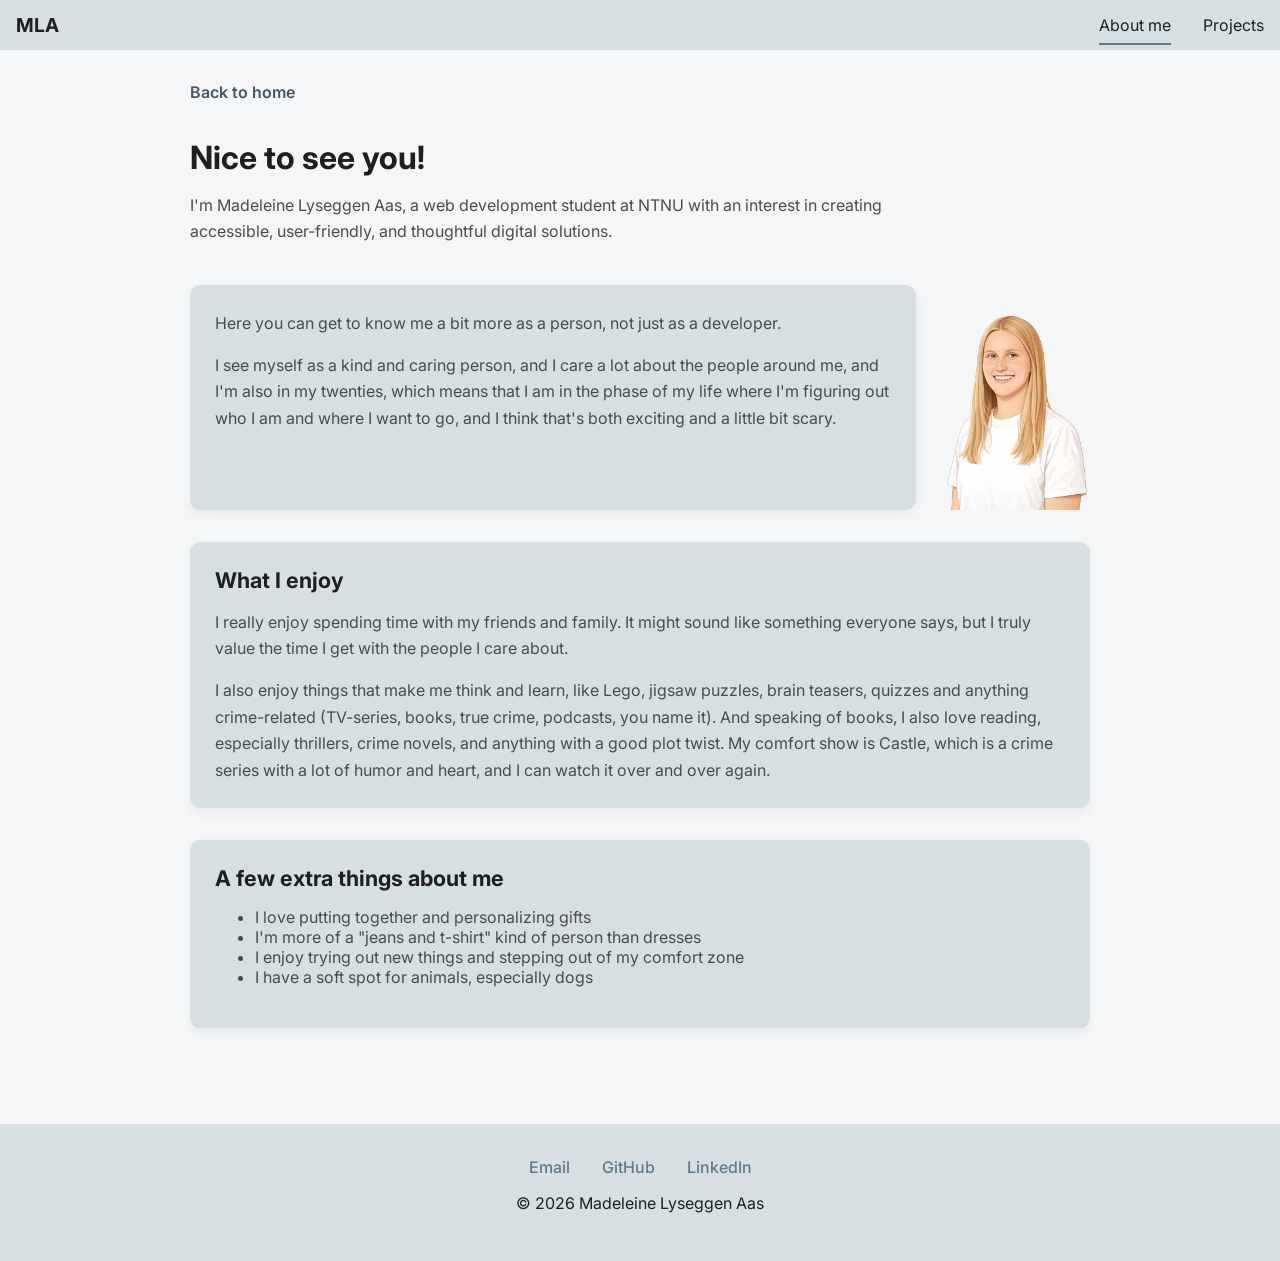
==== about-me.html @ 2da76351 "Fix typos in about-me content, remove unused SVG file, and update CSS for improved styling and layou" ====
<!DOCTYPE html>
<html lang="en">

<head>
    <meta charset="UTF-8">
    <meta name="viewport" content="width=device-width, initial-scale=1.0">
    <title>About me</title>
    <link rel="stylesheet" href="styles.css">
    <link href="https://fonts.googleapis.com/css2?family=Inter&display=swap" rel="stylesheet">
    <script src="script.js" defer></script>
</head>

<body>
    <nav class="navbar">
        <a href="index.html" class="logo">MLA</a>
        <ul class="nav-links">
            <li><a href="about-me.html" class="active">About me</a></li>
            <li><a href="index.html#projects">Projects</a></li>
        </ul>
    </nav>

    <main class="about-page">
        <header class="about-header">
            <a href="index.html" class="back-link">Back to home</a>
            <h1>Nice to see you!</h1>
            <p class="about-lead">
                I'm Madeleine Lyseggen Aas, a web development student at NTNU with an interest in creating
                accessible, user-friendly, and thoughtful digital solutions.
            </p>
        </header>

        <section class="about-section">
            <div class="intro-section">
                <img src="/img/portrait-nobg.png" alt="Illustration of Madeleine" class="intro-image">
                <div class="about-card intro-card">
                    <p>
                        Here you can get to know me a bit more as a person, not just as a developer.
                    </p>
                    <p>
                        I see myself as a kind and caring person, and I care a lot about the people around me, and I'm
                        also in my twenties, which means that I am in the phase of my
                        life where I'm figuring out who I am and where I want to go, and I think that's both exciting
                        and a little bit scary.
                    </p>
                </div>

            </div>
        </section>

        <section class="about-section">
            <div class="about-card">
                <h2>What I enjoy</h2>
                <p>
                    I really enjoy spending time with my friends and family. It might sound like something everyone
                    says,
                    but I truly value the time I get with the people I care about.
                </p>
                <p>
                    I also enjoy things that make me think and learn, like Lego, jigsaw puzzles, brain teasers, quizzes
                    and anything crime-related (TV-series, books, true crime, podcasts, you name it). And speaking of
                    books,
                    I also love reading, especially thrillers, crime novels, and anything with a good plot twist.
                    My comfort show is Castle, which is a crime series with a lot of humor and heart, and I can watch it
                    over and over again.
                </p>

            </div>
        </section>

        <section class="about-section">
            <div class="about-card">
                <h2>A few extra things about me</h2>
                <ul>
                    <li>I love putting together and personalizing gifts</li>
                    <li>I'm more of a "jeans and t-shirt" kind of person than dresses</li>
                    <li>I enjoy trying out new things and stepping out of my comfort zone</li>
                    <li>I have a soft spot for animals, especially dogs</li>
                </ul>
            </div>
        </section>
    </main>

    <footer>
        <div class="footer-content">
            <ul class="footer-links">
                <li>
                    <a href="mailto:madeleinelyseggen@icloud.com">Email</a>
                </li>
                <li>
                    <a href="https://github.com/madela2" target="_blank" rel="noopener noreferrer">GitHub</a>
                </li>
                <li>
                    <a href="https://www.linkedin.com/in/madeleine-lyseggen-aas/" target="_blank"
                        rel="noopener noreferrer">LinkedIn</a>
                </li>
            </ul>
            <p> &copy; 2026 Madeleine Lyseggen Aas</p>
        </div>
    </footer>
</body>

</html>
---- styles.css ----
:root {
    --color-background: #F5F6F7;
    --color-surface: #D6E0E2;
    --color-primary: #607B8A;
    --color-primary-dark: #455763;
    --color-secondary: #C6D1D9;
    --color-accent-soft: #EBE2DA;
    --color-text: #1F1F1F;
    --color-text-muted: #4B4B4B;
    --color-border: #D9DEE2;
}

body {
    margin: 0;
    font-family: 'Inter', Arial, sans-serif;
    background: var(--color-background);
    color: var(--color-text);
}

nav,
.navbar {
    display: flex;
    justify-content: space-between;
    align-items: center;
    padding: 0.8rem 1rem;
    background: var(--color-surface);
    position: sticky;
    top: 0;
    z-index: 1000;
}

.nav-links {
    list-style: none;
    padding: 0;
    margin: 0;
    display: flex;
    gap: 2rem;
}

.nav-links li {
    display: inline;
}

.nav-links a {
    text-decoration: none;
    color: inherit;
    font-size: 1rem;
    transition: color 0.3s ease;
}

.nav-links a:hover {
    color: var(--color-primary);
}

.nav-links a.active {
    border-bottom: 2px solid var(--color-primary);
    padding-bottom: 0.5rem;
}

.logo {
    text-decoration: none;
    color: inherit;
    font-weight: bold;
    font-size: 1.2rem;
}

.hero {
    min-height: calc(100vh - 70px);
    display: flex;
    justify-content: center;
    align-items: center;
    text-align: center;
    padding: 0 1.25rem 2.5rem;
}

.hero-content {
    max-width: 600px;
}

.hero h1 {
    font-size: 2rem;
    margin-bottom: 0.25rem;
}

.hero h2 {
    font-size: 1.05rem;
    font-weight: 500;
    color: var(--color-text-muted);
    margin-bottom: 1.25rem;
}

.hero-image {
    margin-bottom: 1.75rem;
}

.hero-image img {
    width: 150px;
    height: 225px;
    border-radius: 50%;
    object-fit: cover;
}

.hero-doodle {
    position: absolute;
    pointer-events: none;
    opacity: 0.6;
}

.hero-doodle-plane {
    top: 34%;
    right: 69%;
    width: 100px;
}

.hero-doodle-star {
    top: 37%;
    right: 20%;
    width: 30px;
}

.hero-doodle img {
    width: 100%;
    height: auto;
    display: block;
}

.hero p {
    line-height: 1.6;
    color: var(--color-text-muted);
    margin: 0 auto;
}

button:focus-visible,
a:focus-visible {
    outline: 3px solid var(--color-primary-dark);
    outline-offset: 3px;
}

.page-doodle {
    position: relative;
    pointer-events: none;
    opacity: 0.6;
    width: 100%;
    z-index: -1;
}

.page-doodle img {
    width: 100%;
    height: auto;
    display: block;
}

#projects {
    padding: 3rem 1.25rem;
}

#projects h2 {
    font-size: 1.8rem;
    margin-bottom: 2rem;
}

.project-card {
    display: flex;
    flex-direction: column;
    gap: 1rem;
    padding: 1.25rem;
    border: 1px solid var(--color-border);
    border-radius: 10px;
    background: var(--color-surface);
    box-shadow: 0 4px 12px rgba(0, 0, 0, 0.06);
    margin-bottom: 2.5rem;
    transition: transform 0.2s ease, box-shadow 0.2s ease;
    text-decoration: none;
    color: inherit;
}

.project-card:hover {
    transform: translateY(-4px);
    box-shadow: 0 8px 20px rgba(0, 0, 0, 0.12);
}

.project-card img {
    width: 100%;
    height: auto;
    border-radius: 6px;
    object-fit: cover;
}

.project-card h3 {
    margin: 0;
    font-size: 1.25rem;
    color: var(--color-text);
}

.project-card p {
    margin: 0;
    line-height: 1.5;
    color: var(--color-text-muted);
}

.project-link {
    margin-top: 0.5rem;
    text-decoration: none;
    color: var(--color-primary-dark);
    font-weight: 600;
    border-bottom: 2px solid var(--color-primary-dark);
    width: fit-content;
}

.project-link:hover {
    color: var(--color-primary);
    border-bottom-color: var(--color-primary);
}

.technologies {
    padding: 3rem 1.25rem;
}

.technologies h2 {
    font-size: 1.8rem;
    margin-bottom: 2rem;
}

.tech-category {
    margin-bottom: 2.5rem;
}

.tech-category h3 {
    font-size: 1.1rem;
    margin-bottom: 1rem;
    color: var(--color-text);
}

.tech-grid {
    list-style: none;
    padding: 0;
    margin: 0;
    display: grid;
    grid-template-columns: repeat(auto-fit, minmax(120px, 1fr));
    gap: 1rem;
}

.tech-grid li {
    display: flex;
    flex-direction: column;
    align-items: center;
    justify-content: center;
    gap: 0.5rem;
    padding: 1rem;
    background: var(--color-surface);
    border: 1px solid var(--color-border);
    border-radius: 10px;
    box-shadow: 0 4px 12px rgba(0, 0, 0, 0.08);
    text-align: center;
}

.tech-grid img {
    width: 32px;
    height: 32px;
    object-fit: contain;
}

.tech-grid p {
    margin: 0;
    font-size: 0.9rem;
}

.tech-grid li {
    transition: transform 0.2s ease;
}

.tech-grid li:hover {
    transform: translateY(-3px);
}

footer {
    background: var(--color-surface);
    border-top: 1px solid var(--color-border);
    padding: 2rem 1rem;
}

.footer-content {
    max-width: 760px;
    margin: 0 auto;
    text-align: center;
}

.footer-links {
    list-style: none;
    padding: 0;
    margin: 0 0 1rem 0;
    display: flex;
    justify-content: center;
    gap: 2rem;
    flex-wrap: wrap;
}

.footer-links a {
    text-decoration: none;
    color: var(--color-primary);
    font-weight: 500;
    transition: color 0.3s ease;
}

.footer-links a:hover {
    color: var(--color-primary-dark);
}

.footer-copyright {
    color: var(--color-text-muted);
    font-size: 0.9rem;
    margin: 0;
}

/* Project page layout */
.project-page {
    max-width: 760px;
    margin: 0 auto;
    padding: 1.5rem 1rem 4rem;
}

.project-header {
    padding: 1.5rem 0 0;
    max-width: 100%;
    margin: 0 0 2rem 0;
}

.back-link {
    display: inline-block;
    margin-bottom: 1rem;
    color: var(--color-primary-dark);
    text-decoration: none;
    font-weight: 600;
}

.back-link:hover {
    text-decoration: underline;
}

.project-header h1 {
    margin-bottom: 1rem;
    line-height: 1.15;
    font-size: 2rem;
}

.project-header p {
    line-height: 1.65;
    color: var(--color-text-muted);
    max-width: 65ch;
}

.project-meta {
    margin: 1.25rem 0;
    padding-left: 1.1rem;
}

.project-meta li {
    margin-bottom: 0.5rem;
}

.project-section {
    margin-bottom: 2.75rem;
}

.project-section h2 {
    margin-bottom: 0.9rem;
    font-size: 1.5rem;
}

.project-section h3 {
    margin-top: 1.25rem;
    margin-bottom: 0.5rem;
    font-size: 1.05rem;
}

.project-section p,
.project-section li {
    line-height: 1.65;
}

.project-section ul,
.project-section ol {
    padding-left: 1.2rem;
}

.project-media {
    margin: 1.25rem 0 0;
}

.project-media video,
.project-media img {
    width: 100%;
    display: block;
    border-radius: 10px;
    border: 1px solid var(--color-border);
}

.project-media--image {
    max-width: 420px;
}

.project-media--image img {
    margin: 0 auto;
}

.project-media figcaption {
    font-size: 0.95rem;
    color: var(--color-text-muted);
    margin-top: 0.95rem;
    line-height: 1.5;
}

.lightbox-close:focus-visible,
.lightbox-nav:focus-visible {
    outline: 3px solid var(--color-primary-dark);
    outline-offset: 3px;
}

/* Lightbox */
.lightbox[hidden] {
    display: none;
}

.lightbox {
    position: fixed;
    inset: 0;
    z-index: 2000;
}

.lightbox-backdrop {
    position: absolute;
    inset: 0;
    background: rgba(0, 0, 0, 0.78);
}

.lightbox-content {
    position: relative;
    z-index: 1;
    min-height: 100vh;
    display: grid;
    grid-template-columns: auto 1fr auto;
    align-items: center;
    gap: 0.5rem;
    padding: 1rem;
}

.lightbox-figure {
    margin: 0;
    display: flex;
    flex-direction: column;
    align-items: center;
}

.lightbox-figure img {
    display: block;
    max-width: min(100%, 900px);
    max-height: 75vh;
    width: auto;
    height: auto;
    border-radius: 10px;
    background: var(--color-surface);
}

.lightbox-figure figcaption {
    margin-top: 0.75rem;
    color: var(--color-surface);
    text-align: center;
    line-height: 1.5;
    max-width: 60ch;
}

.lightbox-close {
    position: absolute;
    top: 1rem;
    right: 1rem;
    border: none;
    background-color: rgba(255, 255, 255, 0.12);
    color: var(--color-surface);
    width: 2.75rem;
    height: 2.75rem;
    border-radius: 999px;
    font-size: 1.75rem;
    cursor: pointer;
}

.lightbox-nav {
    border: none;
    background-color: rgba(255, 255, 255, 0.12);
    color: var(--color-surface);
    width: 2.75rem;
    height: 2.75rem;
    border-radius: 999px;
    font-size: 2rem;
    cursor: pointer;
}

.lightbox-prev,
.lightbox-next {
    align-self: center;
}

body.lightbox-open {
    overflow: hidden;
}

.featured-gallery {
    display: flex;
    flex-direction: column;
    gap: 1.25rem;
    margin-top: 1.25rem;
}

.featured-image {
    display: block;
    margin: 0 auto;
    width: 65%;
    padding: 0;
    border: none;
    border-radius: 10px;
    overflow: hidden;
    cursor: pointer;
    background: none;
}

.featured-image img {
    display: block;
    width: 100%;
    height: auto;
    border-radius: 10px;
    border: 1px solid var(--color-border);
}

.featured-image:hover img {
    transform: scale(1.01);
    transition: transform 0.2s ease;
}

.thumbnail-gallery {
    display: flex;
    justify-content: center;
    gap: 1.25rem;
}

.thumbnail-item {
    display: block;
    width: 20%;
    padding: 0;
    border: none;
    border-radius: 10px;
    overflow: hidden;
    cursor: pointer;
    background-color: none;
}

.thumbnail-item img {
    display: block;
    width: 100%;
    height: auto;
    border-radius: 10px;
    border: 1px solid var(--color-border);
    opacity: 0.8;
    transition: opacity 0.2s ease;
}

.thumbnail-item:hover img {
    opacity: 1;
}

.thumbnail-item:focus-visible {
    outline: 3px solid var(--color-primary-dark);
    outline-offset: 3px;
}

.about-page {
    max-width: 900px;
    margin: 0 auto;
    padding: 2rem 1.25rem 4rem;
}

.about-header button {
    display: flex;
    gap: 0.5rem;
    background: none;
    border: none;
    padding: 0;
    cursor: pointer;
}

.about-header button img {
    width: 18px;
    height: 18px;
}

.about-header button a {
    margin-top: 0.1rem;
}

.about-header {
    margin-bottom: 2.5rem;
}

.about-header h1 {
    margin-bottom: 1rem;
    line-height: 1.2;
}

.about-lead {
    max-width: 700px;
    line-height: 1.6;
    color: var(--color-text-muted);
    margin: 0;
}

.about-section {
    margin-bottom: 2rem;
}

.about-card {
    background: var(--color-surface);
    border: 1px solid var(--color-border);
    border-radius: 10px;
    box-shadow: 0 4px 12px rgba(0, 0, 0, 0.06);
    padding: 1.5rem;
}

.about-card h2 {
    margin-top: 0;
    margin-bottom: 1rem;
    font-size: 1.35rem;
    color: var(--color-text);
}

.about-card p {
    margin: 0 0 1rem 0;
    line-height: 1.65;
    color: var(--color-text-muted);
}

.about-card p:last-child {
    margin-bottom: 0;
}

.about-card li {
    color: var(--color-text-muted);
}

.intro-section {
    display: flex;
    flex-direction: column;
    gap: 1.5rem;
    align-items: center;
}

.intro-card {
    background: var(--color-surface);
    border: 1px solid var(--color-border);
    border-radius: 10px;
    box-shadow: 0 4px 12px rgba(0, 0, 0, 0.06);
}

.intro-card h2 {
    margin-top: 0;
    margin-bottom: 1rem;
    font-size: 1.35rem;
    color: var(--color-text);
}

.intro-card p {
    margin: 0 0 1rem 0;
    line-height: 1.65;
    color: var(--color-text-muted);
}

.intro-card p:last-child {
    margin-bottom: 0;
}

.intro-image {
    width: 150px;
}


@media (min-width: 700px) {
    .page-doodle-1 {
        width: 100%;
        max-height: 290px;
        margin: 0 auto;
    }

    .page-doodle-2 {
        width: 100%;
        max-height: 300px;
        margin: 0 auto;
    }

    #projects-container {
        display: grid;
        grid-template-columns: repeat(3, 1fr);
        gap: 2rem;
    }

    .project-card {
        margin-bottom: 0;
    }

    .technologies {
        max-width: 1000px;
        margin: 0 auto;
        padding: 3rem 2rem;
    }

    .tech-grid {
        grid-template-columns: repeat(auto-fit, minmax(140px, 1fr));
        gap: 1.5rem;
    }

    .image-gallery {
        grid-template-columns: repeat(3, 1fr);
    }

    .lightbox-content {
        gap: 1rem;
        padding: 2rem;
    }

    .intro-section {
        display: flex;
        flex-direction: row;
        align-items: stretch;
        gap: 1.5rem;
    }

    .intro-card {
        flex: 1;
        order: 1;
    }

    .intro-image {
        width: 150px;
        height: 100%;
        flex-shrink: 0;
        order: 2;
        object-fit: cover;
    }

    .featured-image {
        width: 30%;
    }

    .thumbnail-item {
        width: 15%;
    }
}

@media (min-width: 1080px) {
    .page-doodle-1 {
        width: 100%;
        height: 100px;
        margin: 0 auto;
    }

    .page-doodle-2 {
        width: 100%;
        max-height: 600px;
        margin: 0 auto;
    }
}
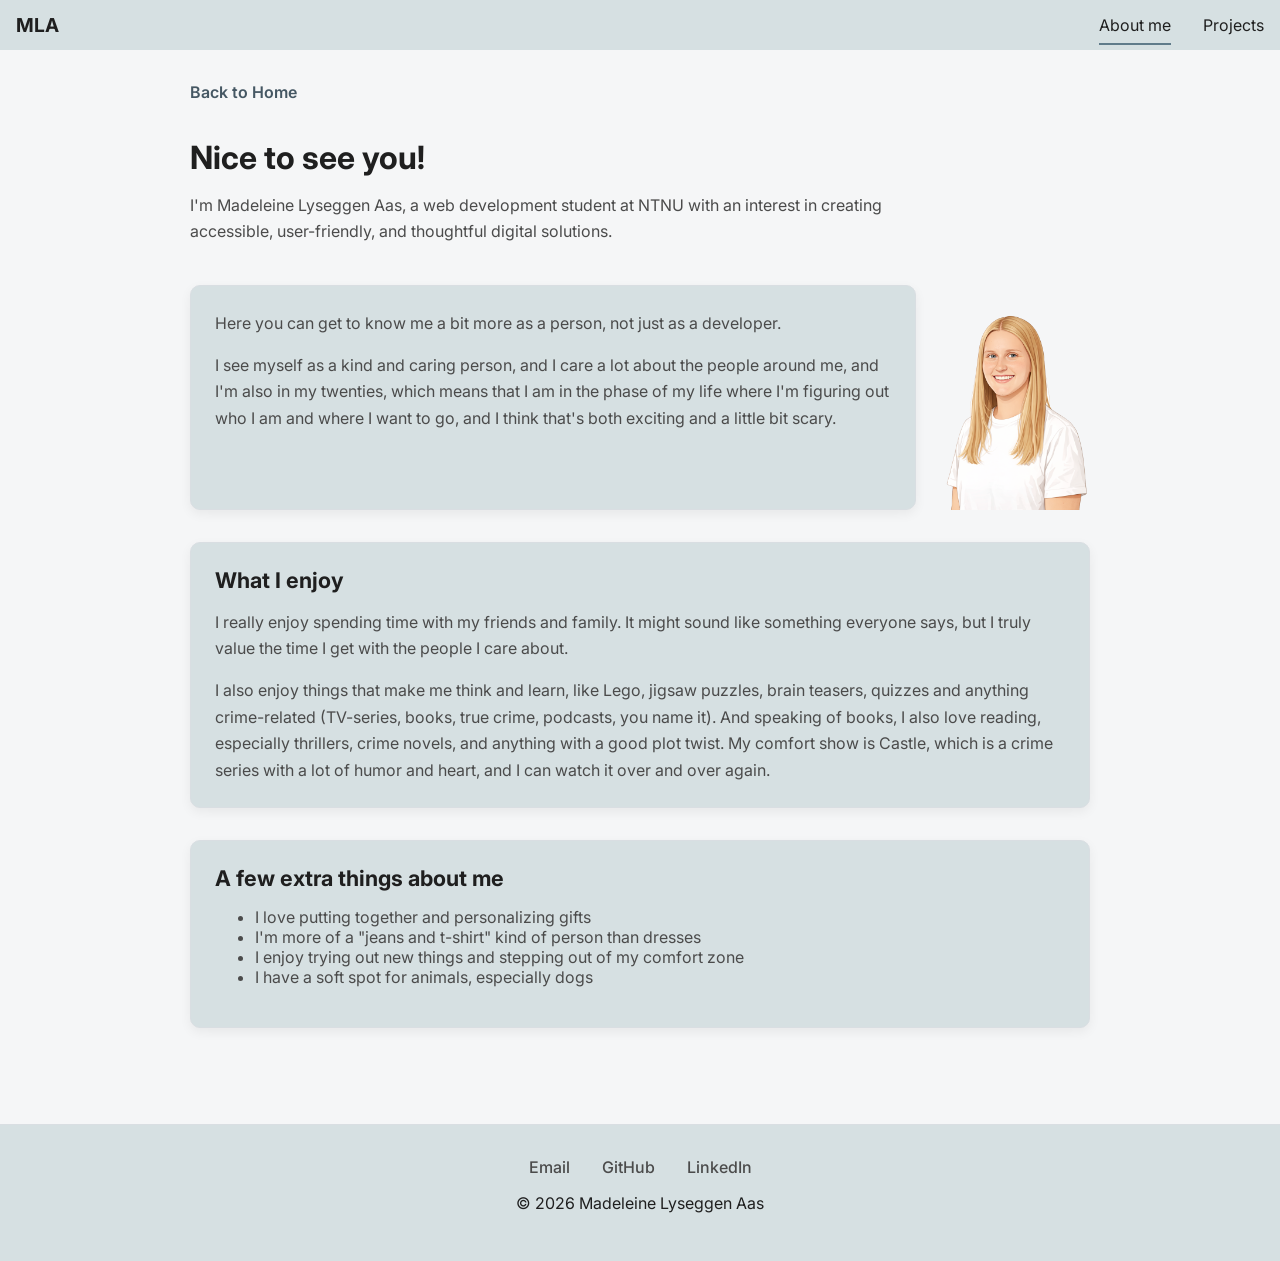
==== commit 007be226: "Update titles and links for consistency; adjust footer link colors for improved visibility" ====
--- a/about-me.html
+++ b/about-me.html
@@ -21,7 +21,7 @@
 
     <main class="about-page">
         <header class="about-header">
-            <a href="index.html" class="back-link">Back to home</a>
+            <a href="index.html" class="back-link">Back to Home</a>
             <h1>Nice to see you!</h1>
             <p class="about-lead">
                 I'm Madeleine Lyseggen Aas, a web development student at NTNU with an interest in creating
--- a/styles.css
+++ b/styles.css
@@ -297,13 +297,13 @@
 
 .footer-links a {
     text-decoration: none;
-    color: var(--color-primary);
+    color: var(--color-text-muted);
     font-weight: 500;
     transition: color 0.3s ease;
 }
 
 .footer-links a:hover {
-    color: var(--color-primary-dark);
+    color: var(--color-primary);
 }
 
 .footer-copyright {
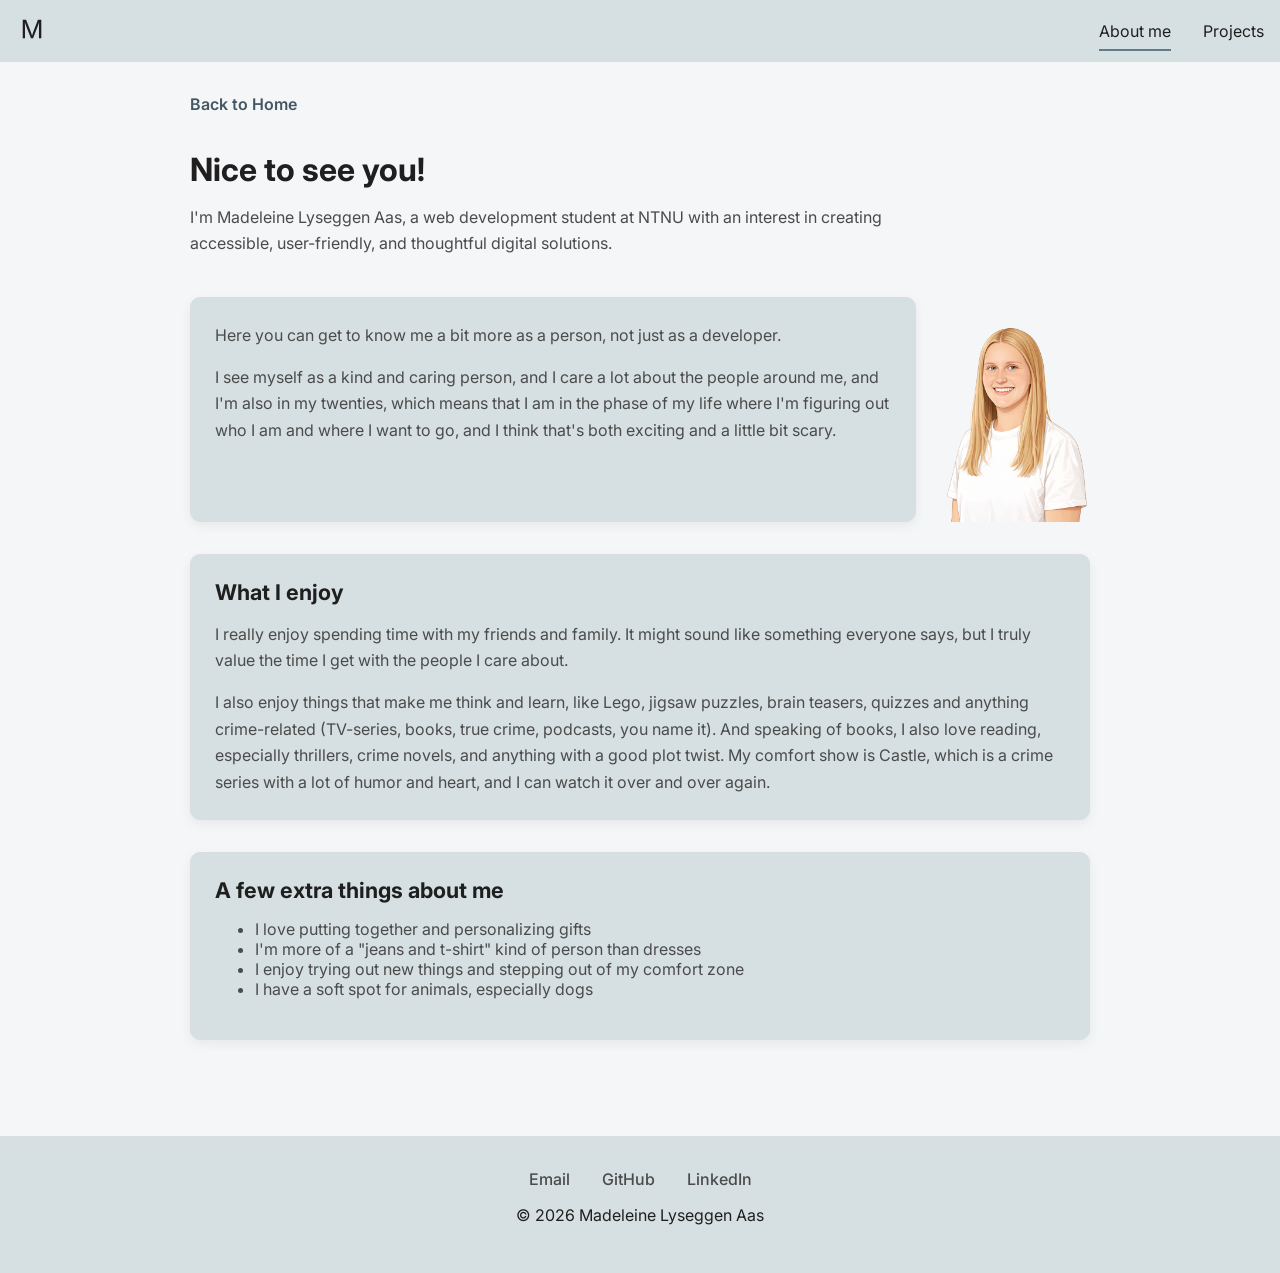
==== commit 23c524ad: "Add favicon and logo images; update navigation links and styles for consistency" ====
--- a/about-me.html
+++ b/about-me.html
@@ -4,15 +4,20 @@
 <head>
     <meta charset="UTF-8">
     <meta name="viewport" content="width=device-width, initial-scale=1.0">
-    <title>About me</title>
+    <title>About Madeleine Lyseggen Aas | Web Development Student Portfolio</title>
+    <meta name="description" content="Learn more about Madeleine Lyseggen Aas, a web development student at NTNU with an interest in accessible, user-friendly, and thoughtful digital solutions.">
     <link rel="stylesheet" href="styles.css">
+    <link rel="icon" href="/img/favicon-32x32.png" type="image/png">
+    <link rel="apple-touch-icon" href="/img/favicon-192x192.png">
     <link href="https://fonts.googleapis.com/css2?family=Inter&display=swap" rel="stylesheet">
     <script src="script.js" defer></script>
 </head>
 
 <body>
     <nav class="navbar">
-        <a href="index.html" class="logo">MLA</a>
+        <a href="/index.html" class="logo">
+            <img src="/img/logo.png" alt="Logo">
+        </a>
         <ul class="nav-links">
             <li><a href="about-me.html" class="active">About me</a></li>
             <li><a href="index.html#projects">Projects</a></li>
--- a/styles.css
+++ b/styles.css
@@ -41,27 +41,25 @@
     display: inline;
 }
 
-.nav-links a {
+.navbar a {
     text-decoration: none;
     color: inherit;
     font-size: 1rem;
     transition: color 0.3s ease;
 }
 
-.nav-links a:hover {
+.navbar a:hover {
     color: var(--color-primary);
 }
 
-.nav-links a.active {
+.navbar a.active {
     border-bottom: 2px solid var(--color-primary);
     padding-bottom: 0.5rem;
 }
 
-.logo {
-    text-decoration: none;
-    color: inherit;
-    font-weight: bold;
-    font-size: 1.2rem;
+.logo img{
+    width: 32px;
+    height: auto;
 }
 
 .hero {
@@ -78,8 +76,9 @@
 }
 
 .hero h1 {
-    font-size: 2rem;
+    font-size: 1.4rem;
     margin-bottom: 0.25rem;
+    font-weight: 400;
 }
 
 .hero h2 {
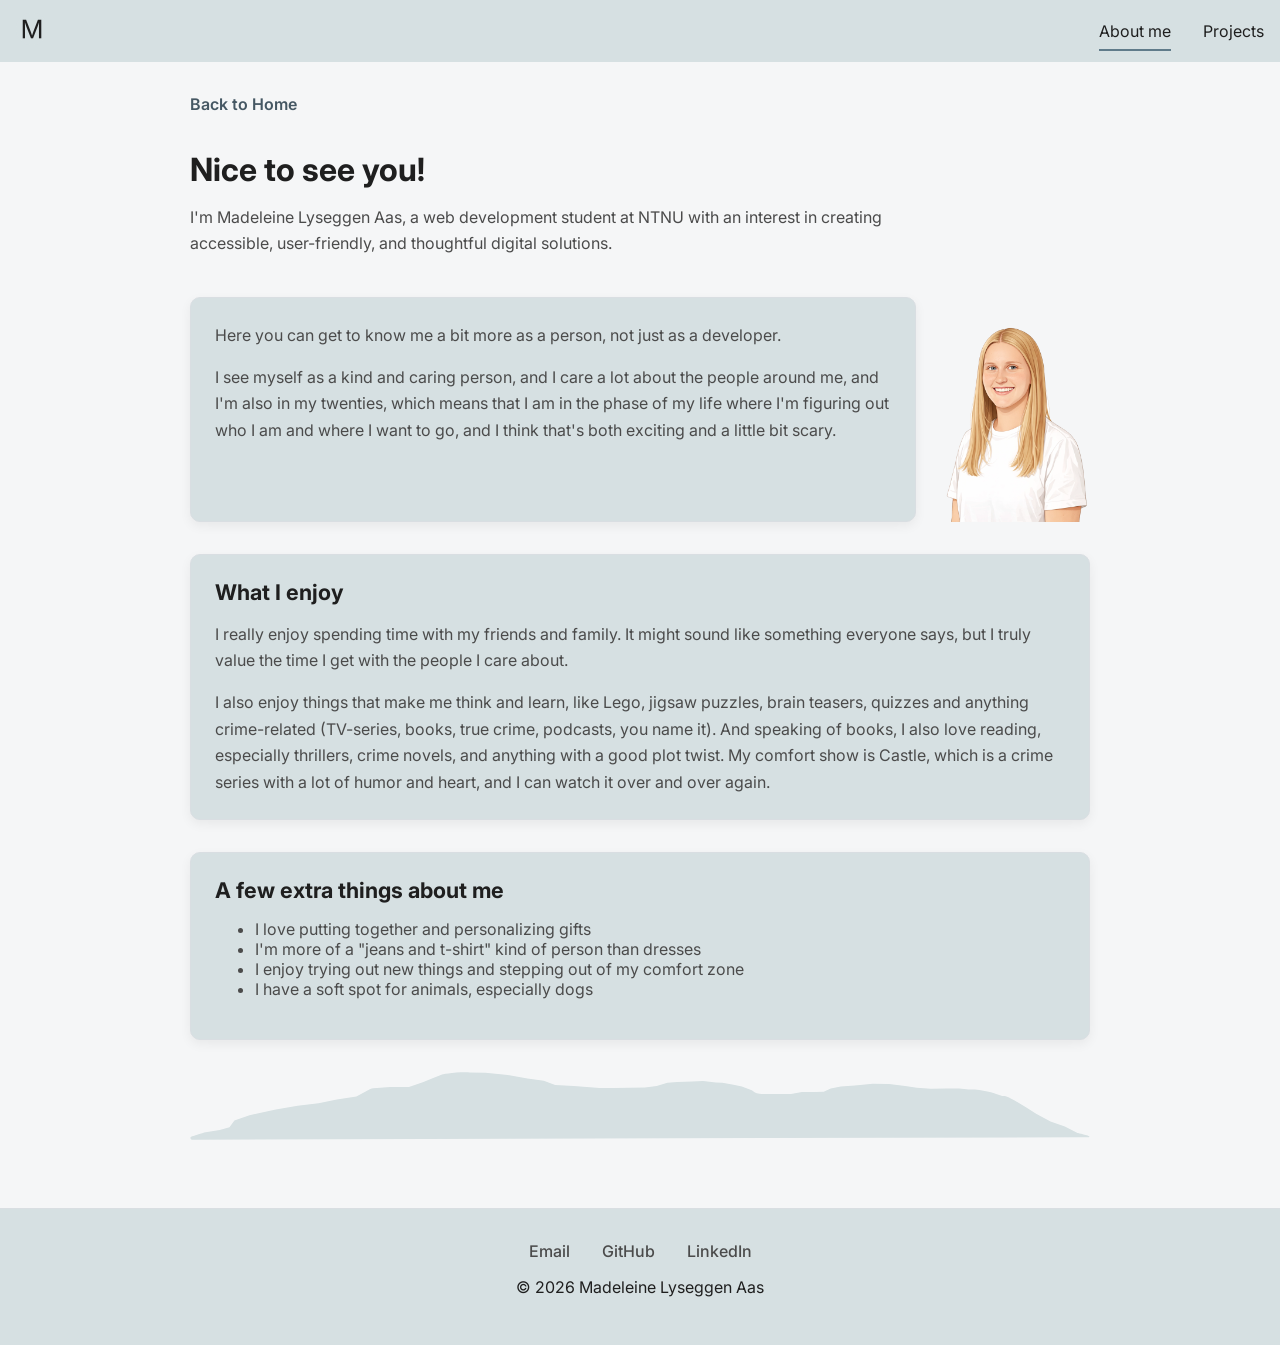
==== commit 057d34bd: "Add new doodle icons, update image formats to WebP, and enhance styles for accessibility" ====
--- a/about-me.html
+++ b/about-me.html
@@ -32,11 +32,20 @@
                 I'm Madeleine Lyseggen Aas, a web development student at NTNU with an interest in creating
                 accessible, user-friendly, and thoughtful digital solutions.
             </p>
+            <div class="about-doodle about-doodle-book">
+                <img src="/icons/book.svg" alt="">    
+            </div>
+            <div class="about-doodle about-doodle-movie">
+                <img src="/icons/movie.svg" alt="">
+            </div>
+            <div class="about-doodle about-doodle-puzzle">
+                <img src="/icons/puzzle.svg" alt="">
+            </div>
         </header>
 
         <section class="about-section">
             <div class="intro-section">
-                <img src="/img/portrait-nobg.png" alt="Illustration of Madeleine" class="intro-image">
+                <img src="/img/portrait-nobg.webp" alt="Illustration of Madeleine" class="intro-image">
                 <div class="about-card intro-card">
                     <p>
                         Here you can get to know me a bit more as a person, not just as a developer.
@@ -83,6 +92,9 @@
                 </ul>
             </div>
         </section>
+        <div>
+            <img src="/img/trysilfjellet-outline.svg" alt="">
+        </div>
     </main>
 
     <footer>
--- a/styles.css
+++ b/styles.css
@@ -17,6 +17,21 @@
     color: var(--color-text);
 }
 
+.skip-link {
+    position: absolute;
+    top: -40px;
+    left: 0;
+    background: var(--color-primary-dark);
+    color: white;
+    padding: 0.5rem 1rem;
+    text-decoration: none;
+    z-index: 100;
+}
+
+.skip-link:focus {
+    top: 70px;
+}
+
 nav,
 .navbar {
     display: flex;
@@ -76,7 +91,7 @@
 }
 
 .hero h1 {
-    font-size: 1.4rem;
+    font-size: 1.5rem;
     margin-bottom: 0.25rem;
     font-weight: 400;
 }
@@ -106,7 +121,7 @@
 }
 
 .hero-doodle-plane {
-    top: 34%;
+    top: 37%;
     right: 69%;
     width: 100px;
 }
@@ -115,6 +130,12 @@
     top: 37%;
     right: 20%;
     width: 30px;
+}
+
+.hero-doodle-note {
+    top: 43%;
+    right: 13%;
+    width: 22px;
 }
 
 .hero-doodle img {
@@ -603,6 +624,36 @@
     line-height: 1.2;
 }
 
+.about-doodle {
+    position: absolute;
+    pointer-events: none;
+    opacity: 0.6;
+}
+
+.about-doodle img {
+    width: 100%;
+    height: auto;
+    display: block;
+}
+
+.about-doodle-book {
+    bottom: 31%;
+    left: 26%;
+    width: 28px;
+}
+
+.about-doodle-movie {
+    bottom: 26%;
+    right: 22%;
+    width: 28px;
+}
+
+.about-doodle-puzzle {
+    bottom: 24%;
+    left: 12%;
+    width: 28px;
+}
+
 .about-lead {
     max-width: 700px;
     line-height: 1.6;
@@ -680,6 +731,18 @@
 
 
 @media (min-width: 700px) {
+    .hero h1 {
+        font-size: 1.8rem;
+    }
+
+    .hero-doodle-plane {
+        width: 16%;
+    }
+
+    .hero-doodle-star {
+        width: 4.5%;
+    }
+
     .page-doodle-1 {
         width: 100%;
         max-height: 290px;
@@ -720,6 +783,10 @@
     .lightbox-content {
         gap: 1rem;
         padding: 2rem;
+    }
+
+    .about-doodle {
+        display: none;
     }
 
     .intro-section {
@@ -752,6 +819,18 @@
 }
 
 @media (min-width: 1080px) {
+    .hero-doodle-plane {
+        width: 11%;
+    }
+
+    .hero-doodle-star {
+        width: 3.5%;
+    }
+
+    .hero-doodle-note {
+        width: 2%;
+    }
+
     .page-doodle-1 {
         width: 100%;
         height: 100px;
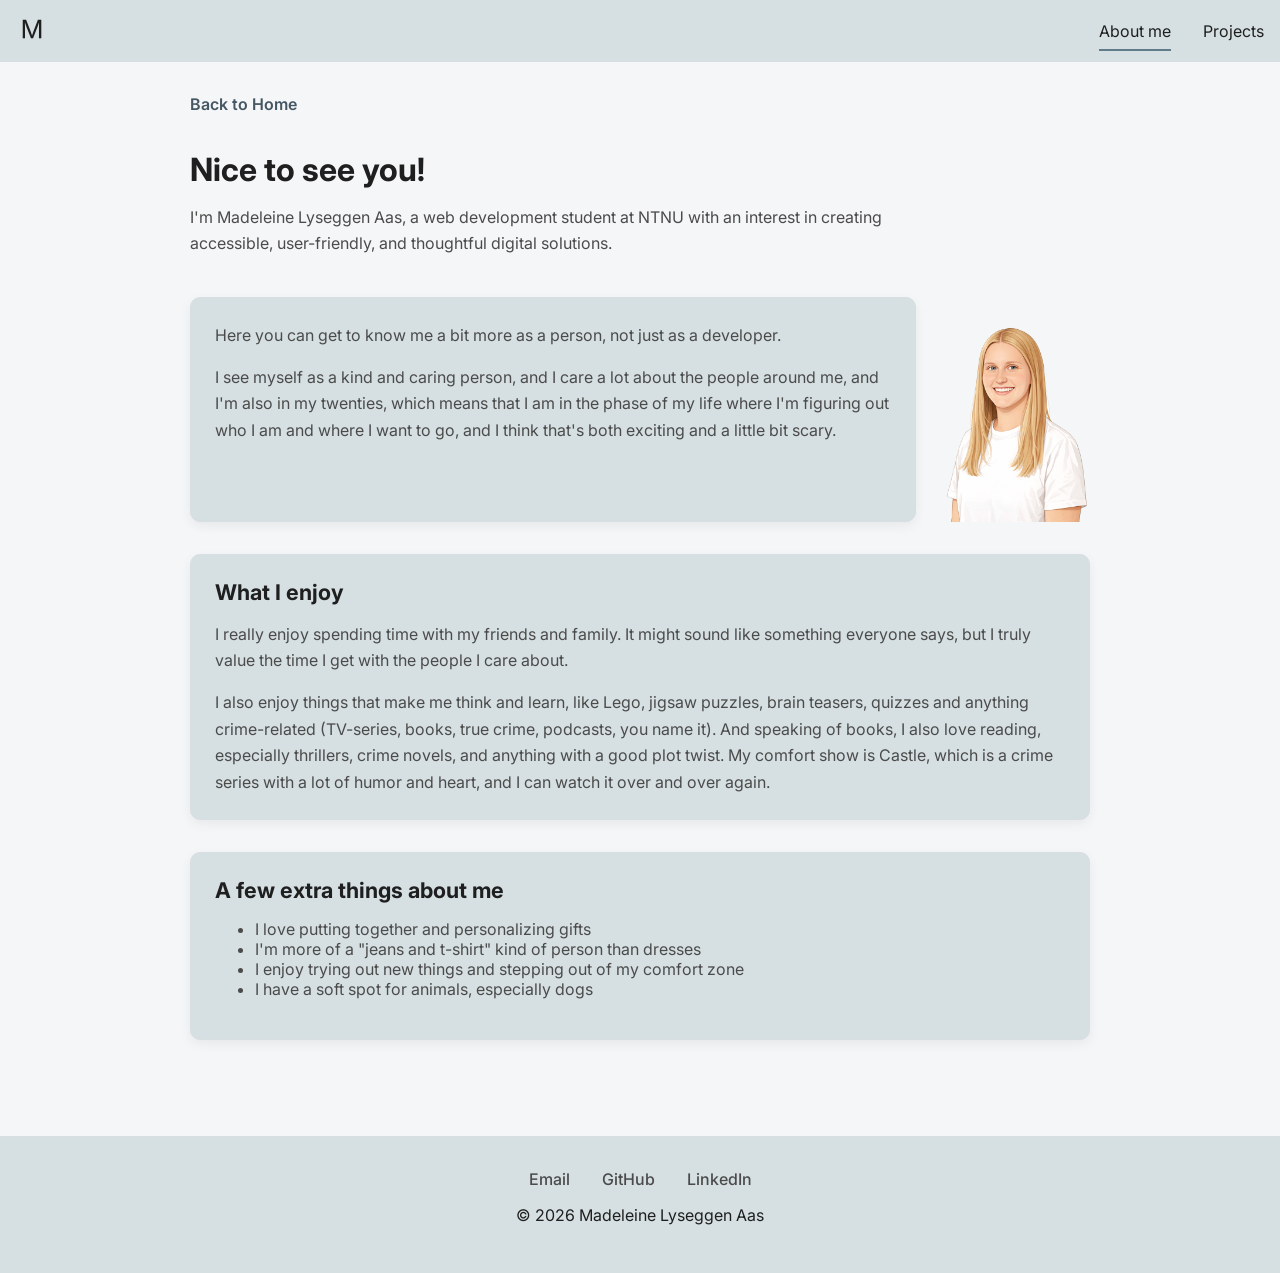
==== commit 1e7d9911: "Remove unused image element from about-me page" ====
--- a/about-me.html
+++ b/about-me.html
@@ -92,9 +92,6 @@
                 </ul>
             </div>
         </section>
-        <div>
-            <img src="/img/trysilfjellet-outline.svg" alt="">
-        </div>
     </main>
 
     <footer>
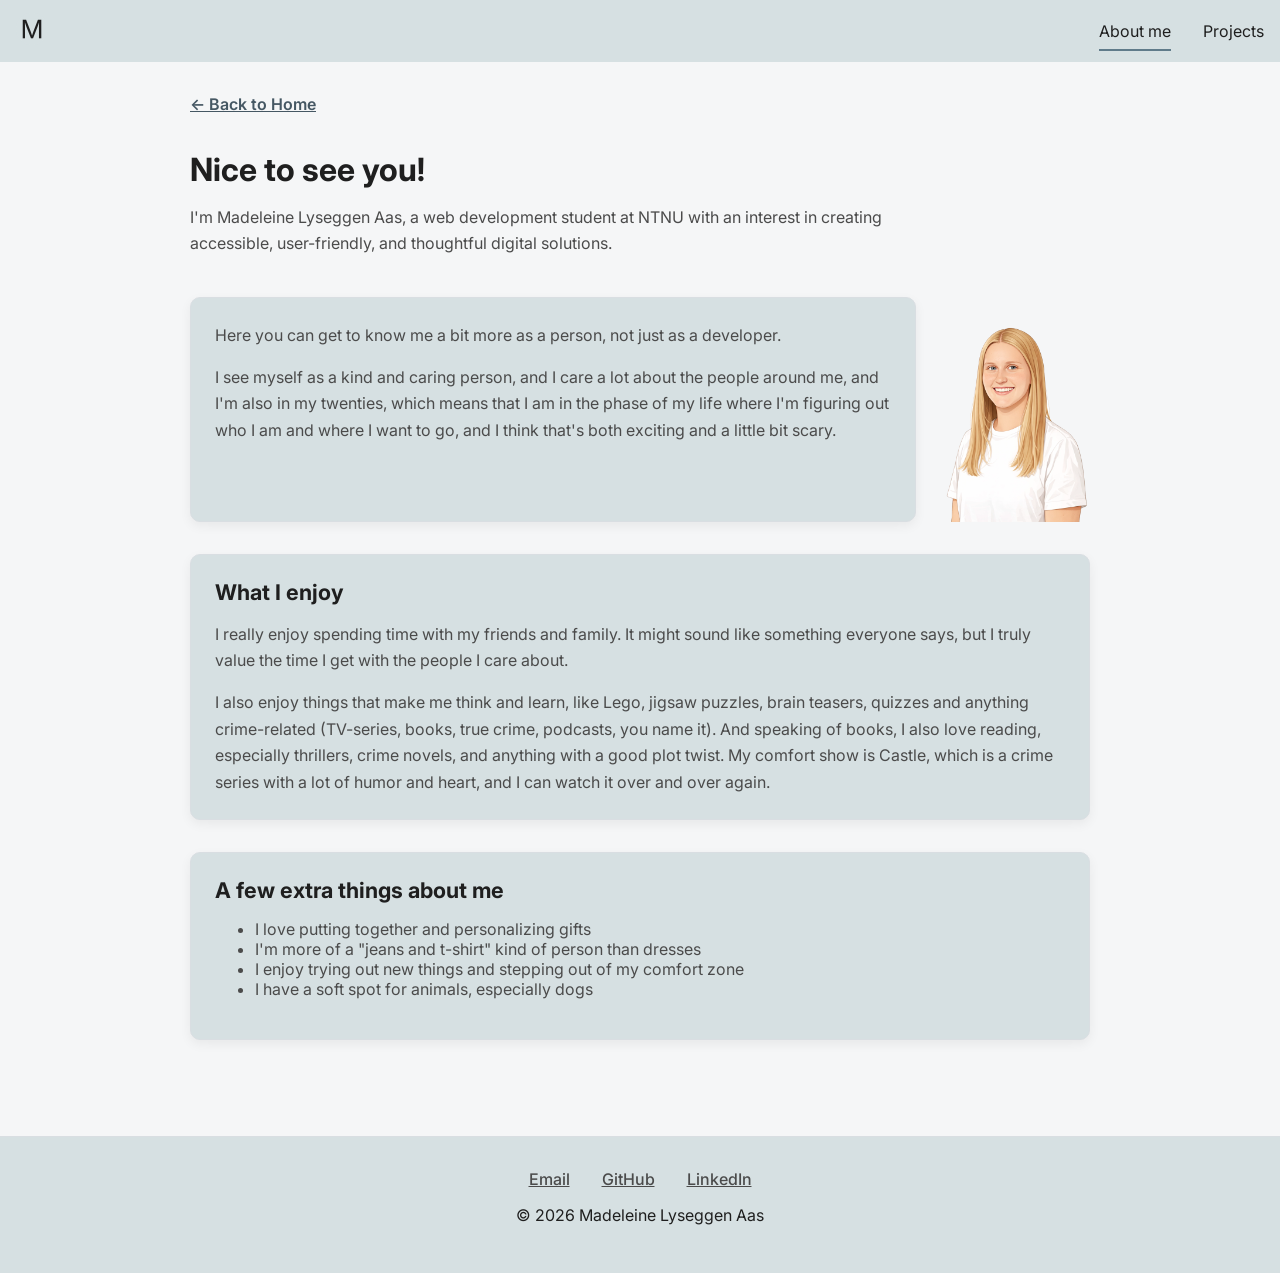
==== commit 45d5a4c8: "Enhance navigation clarity by adding arrows to back links in multiple pages" ====
--- a/about-me.html
+++ b/about-me.html
@@ -14,31 +14,32 @@
 </head>
 
 <body>
-    <nav class="navbar">
+    <a href="#main-content" class="skip-link">Skip to main content</a>
+    <nav class="navbar" aria-label="Main navigation">
         <a href="/index.html" class="logo">
-            <img src="/img/logo.png" alt="Logo">
+            <img src="/img/logo.png" alt="Madeleine Lyseggen Aas - Home">
         </a>
         <ul class="nav-links">
-            <li><a href="about-me.html" class="active">About me</a></li>
+            <li><a href="about-me.html" class="active" aria-current="page">About me</a></li>
             <li><a href="index.html#projects">Projects</a></li>
         </ul>
     </nav>
 
-    <main class="about-page">
+    <main class="about-page" id="main-content">
         <header class="about-header">
-            <a href="index.html" class="back-link">Back to Home</a>
+            <a href="index.html" class="back-link">← Back to Home</a>
             <h1>Nice to see you!</h1>
             <p class="about-lead">
                 I'm Madeleine Lyseggen Aas, a web development student at NTNU with an interest in creating
                 accessible, user-friendly, and thoughtful digital solutions.
             </p>
-            <div class="about-doodle about-doodle-book">
+            <div class="about-doodle about-doodle-book" aria-hidden="true">
                 <img src="/icons/book.svg" alt="">    
             </div>
-            <div class="about-doodle about-doodle-movie">
+            <div class="about-doodle about-doodle-movie" aria-hidden="true">
                 <img src="/icons/movie.svg" alt="">
             </div>
-            <div class="about-doodle about-doodle-puzzle">
+            <div class="about-doodle about-doodle-puzzle" aria-hidden="true">
                 <img src="/icons/puzzle.svg" alt="">
             </div>
         </header>
--- a/styles.css
+++ b/styles.css
@@ -32,7 +32,11 @@
     top: 70px;
 }
 
-nav,
+.skip-link:focus-visible {
+    outline: 3px solid black;
+    outline-offset: 3px;
+}
+
 .navbar {
     display: flex;
     justify-content: space-between;
@@ -96,7 +100,7 @@
     font-weight: 400;
 }
 
-.hero h2 {
+.hero-subtitle {
     font-size: 1.05rem;
     font-weight: 500;
     color: var(--color-text-muted);
@@ -316,7 +320,6 @@
 }
 
 .footer-links a {
-    text-decoration: none;
     color: var(--color-text-muted);
     font-weight: 500;
     transition: color 0.3s ease;
@@ -349,7 +352,6 @@
     display: inline-block;
     margin-bottom: 1rem;
     color: var(--color-primary-dark);
-    text-decoration: none;
     font-weight: 600;
 }
 
